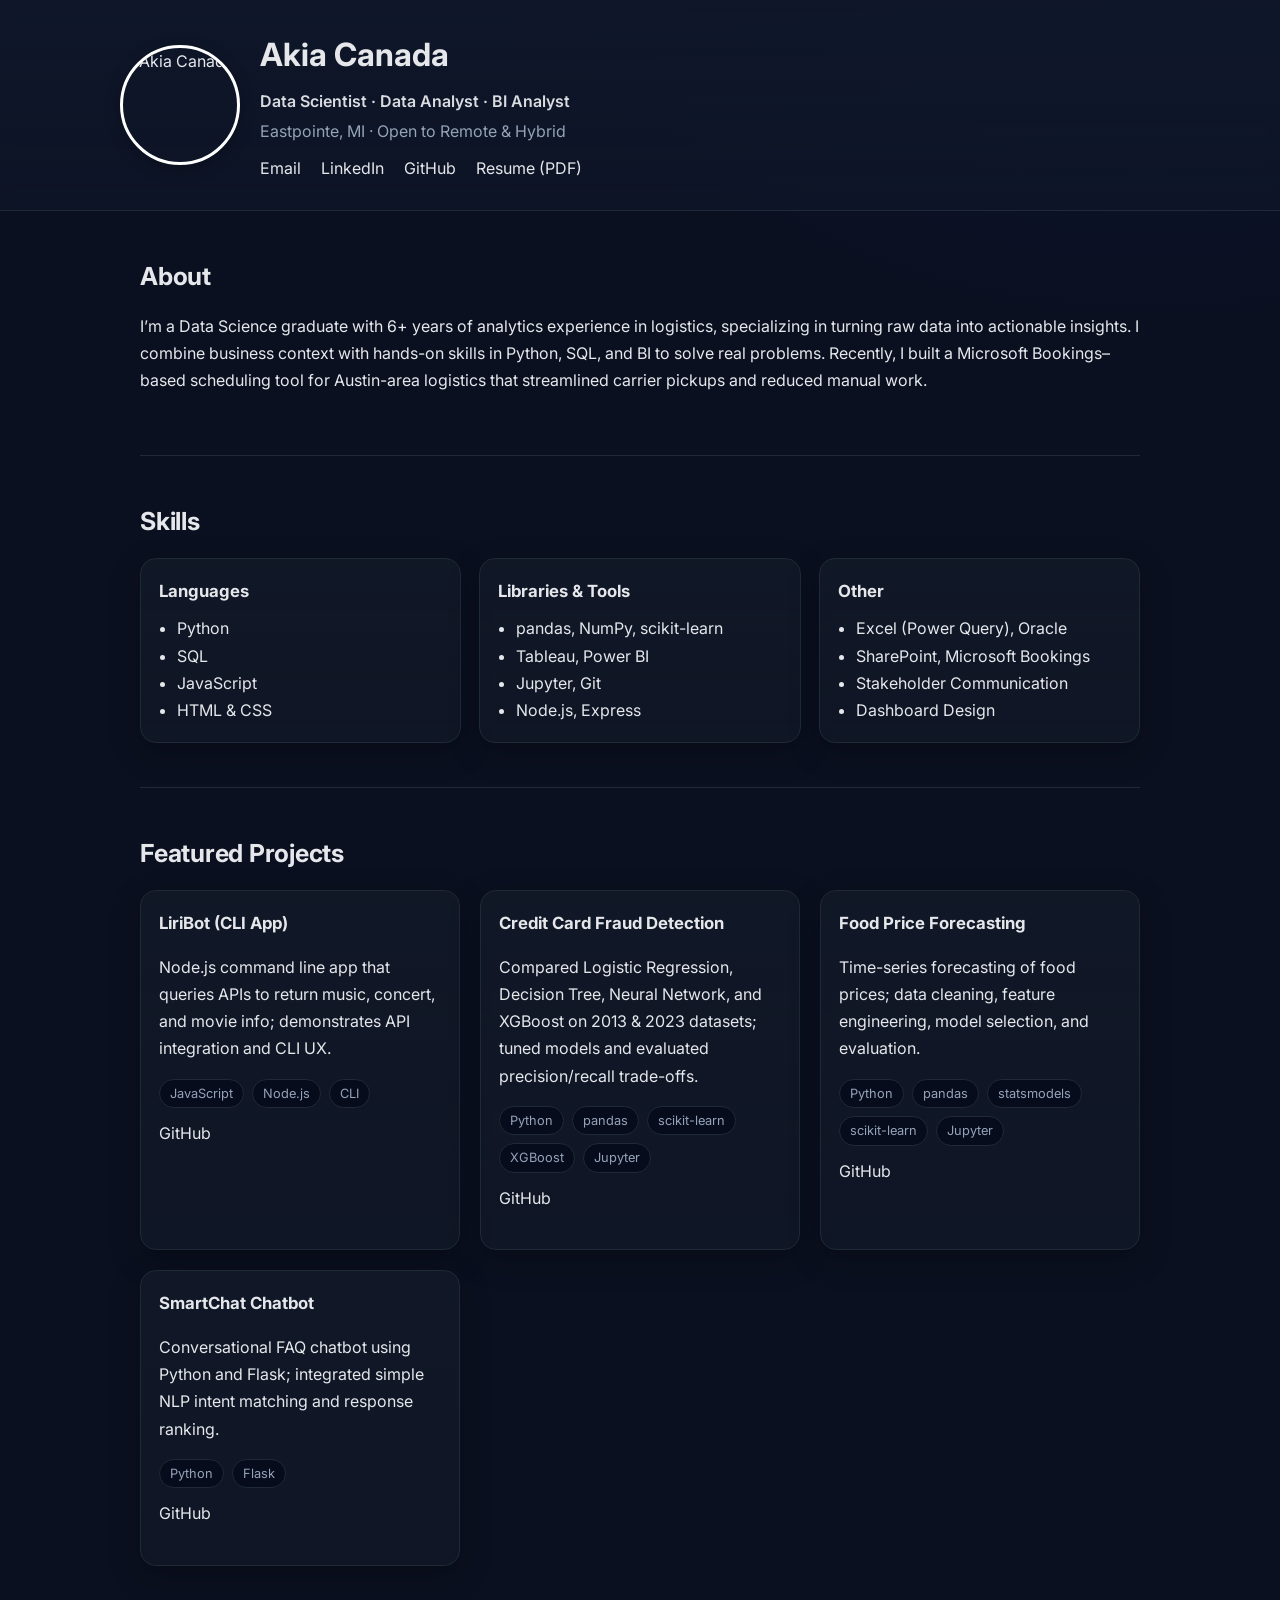
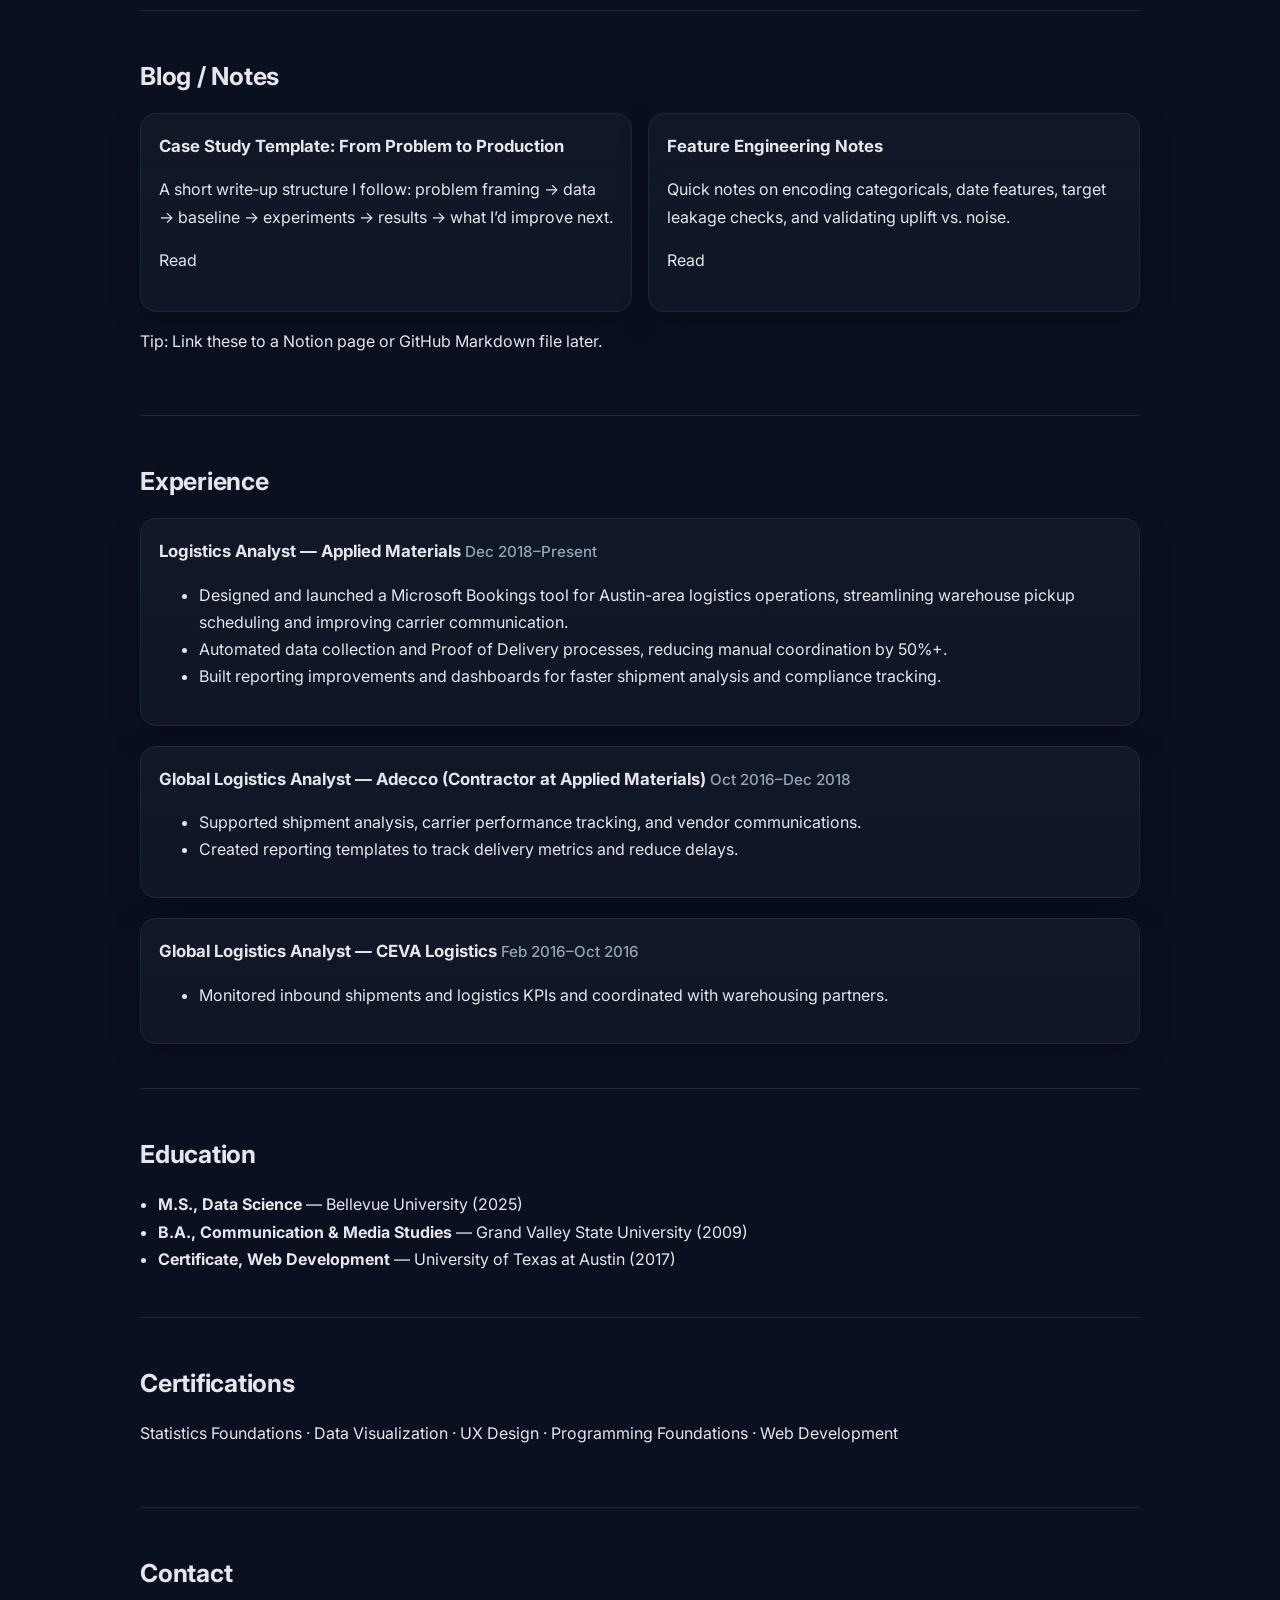
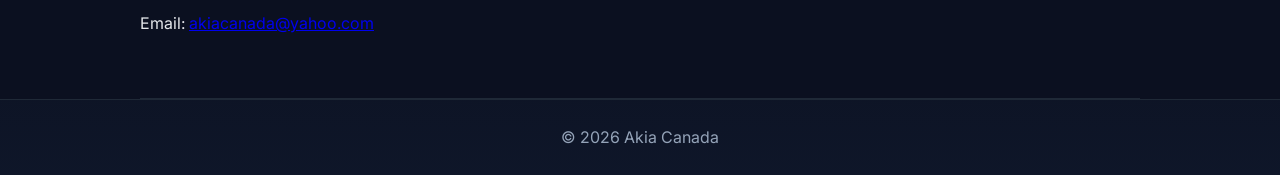
==== index.html @ 2e9ff40e "profile picture update" ====
<!doctype html>
<html lang="en">
<head>
  <meta charset="utf-8">
  <meta name="viewport" content="width=device-width, initial-scale=1">
  <title>Akia Canada — Data Science Portfolio</title>
  <meta name="description" content="Akia Canada — Data Scientist / Data Analyst / BI Analyst. Projects, skills, experience, and contact.">
  <meta property="og:title" content="Akia Canada — Data Science Portfolio">
  <meta property="og:description" content="Projects, skills, experience, and contact.">
  <meta property="og:type" content="website">
  <meta name="theme-color" content="#0f172a">
  <link rel="preconnect" href="https://fonts.gstatic.com" crossorigin>
  <link rel="preconnect" href="https://fonts.googleapis.com">
  <link href="https://fonts.googleapis.com/css2?family=Inter:wght@400;500;600;700&family=Fira+Mono:wght@400;500&display=swap" rel="stylesheet">
  <link rel="stylesheet" href="styles.css">
</head>
<body>
  <header class="site-header">
    <div class="container header-inner">
      <div class="header-container">
        <img src="profile.jpg" alt="Akia Canada" class="profile-photo">
        <div class="header-text">
          <h1>Akia Canada</h1>
          <p class="subtitle">Data Scientist · Data Analyst · BI Analyst</p>
          <p class="meta">Eastpointe, MI · Open to Remote & Hybrid</p>
          <nav class="links">
            <a href="mailto:akiacanada@yahoo.com" aria-label="Email Akia">Email</a>
            <a href="https://www.linkedin.com/in/akia-canada" target="_blank" rel="noopener">LinkedIn</a>
            <a href="https://github.com/akiacanada" target="_blank" rel="noopener">GitHub</a>
            <a href="Akia_Canada_Resume.pdf" target="_blank" rel="noopener">Resume (PDF)</a>
          </nav>
        </div>
      </div>
    </div>
  </header>


  <main class="container">
    <section id="about">
      <h2>About</h2>
      <p>
        I’m a Data Science graduate with 6+ years of analytics experience in logistics, specializing in
        turning raw data into actionable insights. I combine business context with hands-on skills in Python,
        SQL, and BI to solve real problems. Recently, I built a Microsoft Bookings–based scheduling tool for
        Austin-area logistics that streamlined carrier pickups and reduced manual work.
      </p>
    </section>

    <section id="skills">
      <h2>Skills</h2>
      <div class="skills-grid">
        <div class="card">
          <h3>Languages</h3>
          <ul>
            <li>Python</li>
            <li>SQL</li>
            <li>JavaScript</li>
            <li>HTML &amp; CSS</li>
          </ul>
        </div>
        <div class="card">
          <h3>Libraries &amp; Tools</h3>
          <ul>
            <li>pandas, NumPy, scikit-learn</li>
            <li>Tableau, Power BI</li>
            <li>Jupyter, Git</li>
            <li>Node.js, Express</li>
          </ul>
        </div>
        <div class="card">
          <h3>Other</h3>
          <ul>
            <li>Excel (Power Query), Oracle</li>
            <li>SharePoint, Microsoft Bookings</li>
            <li>Stakeholder Communication</li>
            <li>Dashboard Design</li>
          </ul>
        </div>
      </div>
    </section>

    <section id="projects">
      <h2>Featured Projects</h2>
      <div id="project-grid" class="project-grid" aria-live="polite"></div>
    </section>

    <section id="notes">
      <h2>Blog / Notes</h2>
      <div class="notes">
        <article class="card note">
          <h3>Case Study Template: From Problem to Production</h3>
          <p>A short write‑up structure I follow: problem framing → data → baseline → experiments → results → what I’d improve next.</p>
          <p class="links"><a href="#" onclick="alert('Replace this with a Notion or GitHub link to your case study.');return false;">Read</a></p>
        </article>
        <article class="card note">
          <h3>Feature Engineering Notes</h3>
          <p>Quick notes on encoding categoricals, date features, target leakage checks, and validating uplift vs. noise.</p>
          <p class="links"><a href="#" onclick="alert('Replace this with a Notion or GitHub link to your notes.');return false;">Read</a></p>
        </article>
      </div>
      <p class="muted small">Tip: Link these to a Notion page or GitHub Markdown file later.</p>
    </section>

    <section id="experience">
      <h2>Experience</h2>
      <article class="role card">
        <h3>Logistics Analyst — Applied Materials <span class="tenure">Dec 2018–Present</span></h3>
        <ul>
          <li>Designed and launched a Microsoft Bookings tool for Austin-area logistics operations, streamlining warehouse pickup scheduling and improving carrier communication.</li>
          <li>Automated data collection and Proof of Delivery processes, reducing manual coordination by 50%+.</li>
          <li>Built reporting improvements and dashboards for faster shipment analysis and compliance tracking.</li>
        </ul>
      </article>
      <article class="role card">
        <h3>Global Logistics Analyst — Adecco (Contractor at Applied Materials) <span class="tenure">Oct 2016–Dec 2018</span></h3>
        <ul>
          <li>Supported shipment analysis, carrier performance tracking, and vendor communications.</li>
          <li>Created reporting templates to track delivery metrics and reduce delays.</li>
        </ul>
      </article>
      <article class="role card">
        <h3>Global Logistics Analyst — CEVA Logistics <span class="tenure">Feb 2016–Oct 2016</span></h3>
        <ul>
          <li>Monitored inbound shipments and logistics KPIs and coordinated with warehousing partners.</li>
        </ul>
      </article>
    </section>

    <section id="education">
      <h2>Education</h2>
      <ul class="education-list">
        <li><strong>M.S., Data Science</strong> — Bellevue University (2025)</li>
        <li><strong>B.A., Communication &amp; Media Studies</strong> — Grand Valley State University (2009)</li>
        <li><strong>Certificate, Web Development</strong> — University of Texas at Austin (2017)</li>
      </ul>
    </section>

    <section id="certs">
      <h2>Certifications</h2>
      <p>Statistics Foundations · Data Visualization · UX Design · Programming Foundations · Web Development</p>
    </section>

    <section id="contact">
      <h2>Contact</h2>
      <p>Email: <a href="mailto:akiacanada@yahoo.com">akiacanada@yahoo.com</a></p>
    </section>
  </main>

  <footer class="site-footer">
    <div class="container">
      <p>© <span id="year"></span> Akia Canada</p>
    </div>
  </footer>

  <script src="projects.js"></script>
  <script src="script.js"></script>
</body>
</html>
---- styles.css ----
/* Reset & base */
* { box-sizing: border-box; }
html, body { margin: 0; padding: 0; }
:root {
  --bg: #0b1020;
  --panel: #0f172a;
  --panel-2: #111827;
  --text: #e5e7eb;
  --muted: #94a3b8;
  --accent: #60a5fa;
  --border: #1f2937;
}
body {
  font-family: 'Inter', system-ui, -apple-system, Segoe UI, Roboto, Arial, sans-serif;
  line-height: 1.7;
  color: var(--text);
  background: radial-gradient(1200px 600px at 10% -20%, #1e293b 0%, rgba(30,41,59,0) 60%),
              radial-gradient(1000px 600px at 90% 0%, #0b132b 0%, rgba(11,19,43,0) 60%),
              var(--bg);
}

.container { max-width: 1040px; margin: 0 auto; padding: 0 20px; }

.site-header { border-bottom: 1px solid var(--border); background: linear-gradient(180deg, rgba(15,23,42,0.9), rgba(15,23,42,0.6)); backdrop-filter: blur(6px); position: sticky; top: 0; z-index: 10; }
.header-inner { padding: 28px 0; display: flex; align-items: center; }
.id-block h1 { margin: 0; font-size: 2.1rem; letter-spacing: -0.02em; }
.subtitle { margin: 6px 0 2px; font-weight: 600; color: var(--text); opacity: 0.95; }
.meta { margin: 0 0 10px; color: var(--muted); }
.links a { margin-right: 16px; text-decoration: none; color: var(--text); border-bottom: 1px solid transparent; padding-bottom: 2px; }
.links a:hover { border-color: var(--accent); color: var(--accent); }

main section { padding: 44px 0; border-bottom: 1px solid var(--border); }
h2 { font-size: 1.55rem; margin: 0 0 16px; letter-spacing: -0.01em; }
h3 { margin: 0 0 10px; font-size: 1.05rem; }

.card {
  background: linear-gradient(180deg, rgba(17,24,39,0.9), rgba(17,24,39,0.7));
  border: 1px solid var(--border);
  border-radius: 16px;
  padding: 18px;
  box-shadow: 0 10px 30px rgba(0,0,0,0.25);
  transition: transform .15s ease, box-shadow .15s ease, border-color .15s ease;
}
.card:hover { transform: translateY(-2px); border-color: rgba(96,165,250,0.5); }

.skills-grid {
  display: grid;
  grid-template-columns: repeat(auto-fit, minmax(250px, 1fr));
  gap: 18px;
}
.skills-grid ul { margin: 0; padding-left: 18px; }

.project-grid {
  display: grid;
  grid-template-columns: repeat(auto-fit, minmax(280px, 1fr));
  gap: 20px;
}
.badges { margin: 12px 0; display: flex; flex-wrap: wrap; gap: 8px; }
.badge {
  font-size: .8rem;
  border: 1px solid var(--border);
  color: var(--muted);
  border-radius: 999px;
  padding: 3px 10px;
  white-space: nowrap;
  background: rgba(2,6,23,0.6);
}
.card .links { margin-top: 10px; display: flex; gap: 12px; }
.card .links a { text-decoration: none; border-bottom: 1px solid transparent; color: var(--text); }
.card .links a:hover { border-color: var(--accent); color: var(--accent); }

.header-container{
  display:flex;
  align-items:center;
  gap:20px;
}

.profile-photo{
  width:120px;
  height:120px;
  object-fit:cover;
  border-radius:50%;
  border:3px solid #ffffff;
  box-shadow:0 4px 15px rgba(0,0,0,.25);
}

/* tighten spacing inside the text block so it looks balanced */
.header-text h1{ margin:0 }
.header-text .subtitle{ margin:6px 0 2px }
.header-text .meta{ margin:0 0 10px }


.notes { display: grid; gap: 16px; grid-template-columns: repeat(auto-fit, minmax(240px, 1fr)); }
.note h3 { margin-bottom: 6px; }

.role + .role { margin-top: 20px; }
.tenure { font-weight: 500; color: var(--muted); font-size: .95rem; }

.education-list { margin: 0; padding-left: 18px; color: var(--text); }
.education-list strong { color: var(--text); }

.site-footer { padding: 24px 0; background: linear-gradient(180deg, rgba(15,23,42,0.6), rgba(15,23,42,0.9)); border-top: 1px solid var(--border); }
.site-footer p { margin: 0; text-align: center; color: var(--muted); }

@media (max-width: 600px) {
  .id-block h1 { font-size: 1.7rem; }
}
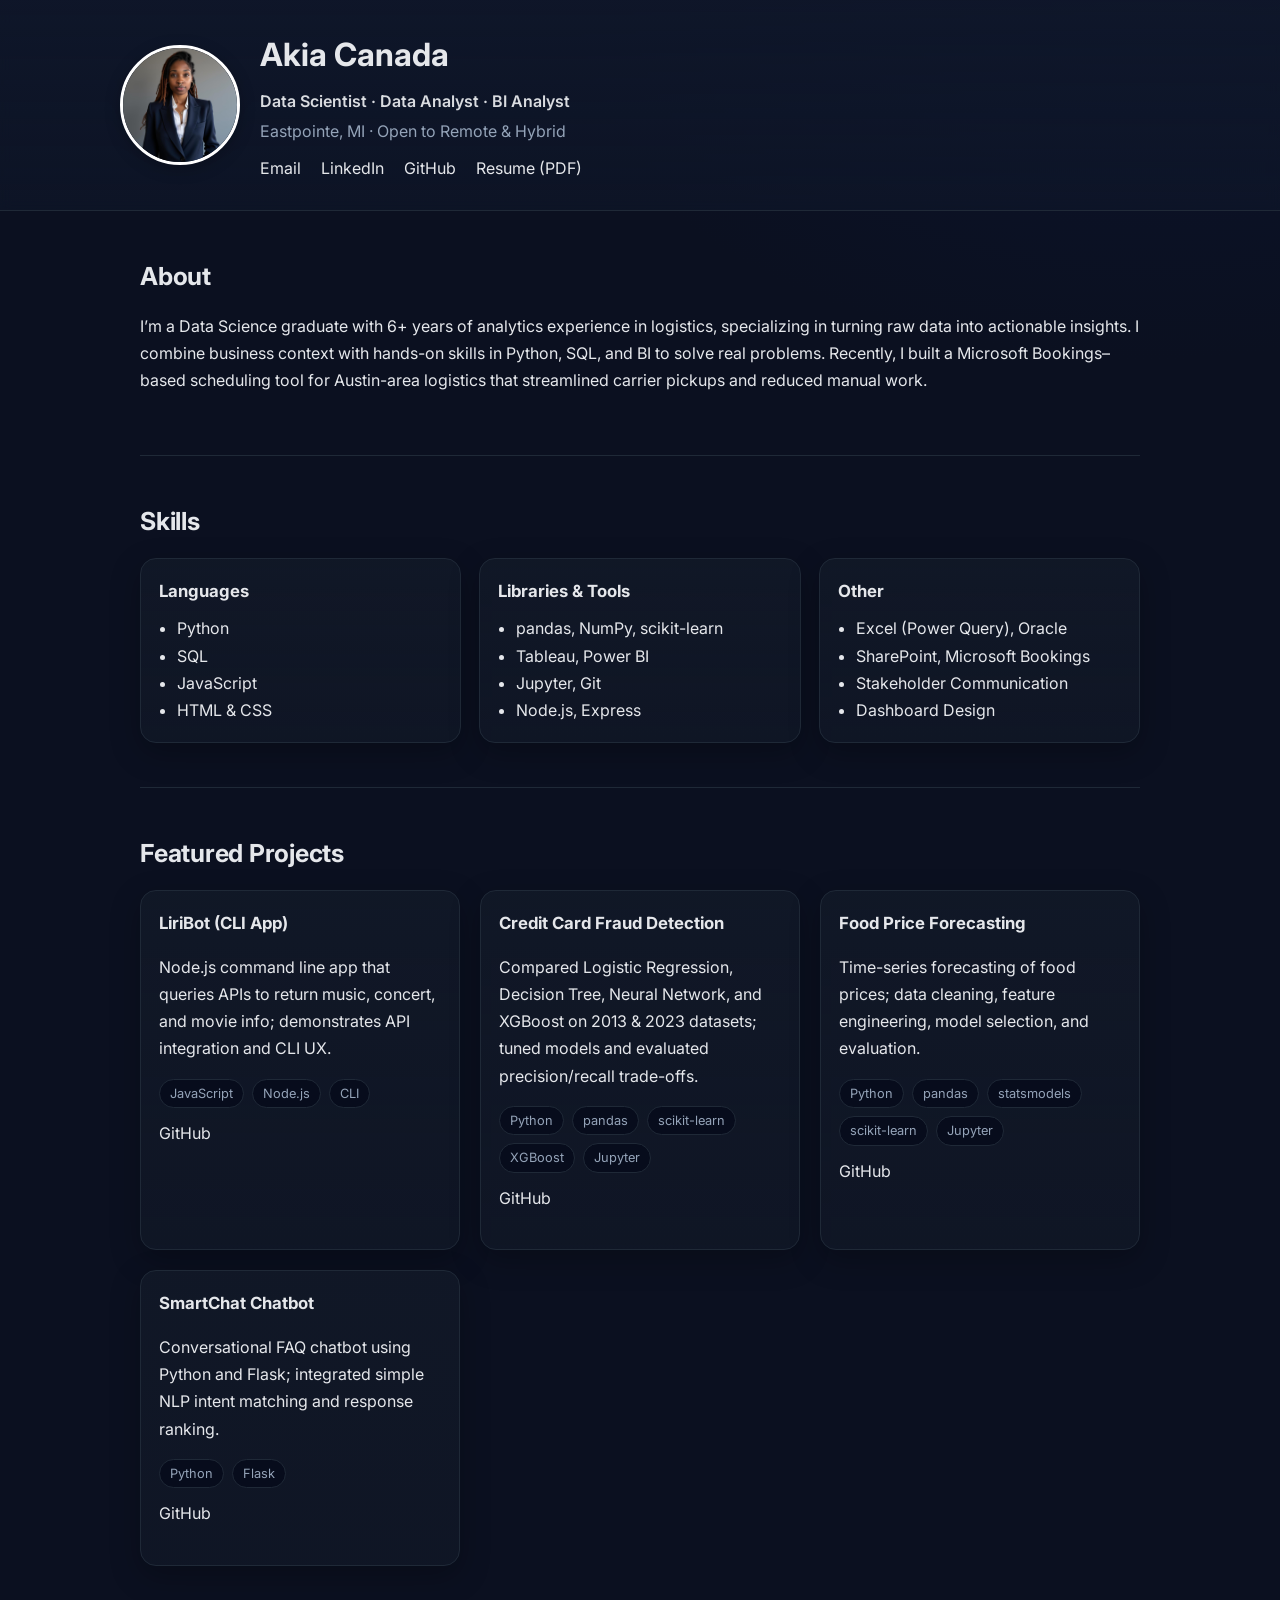
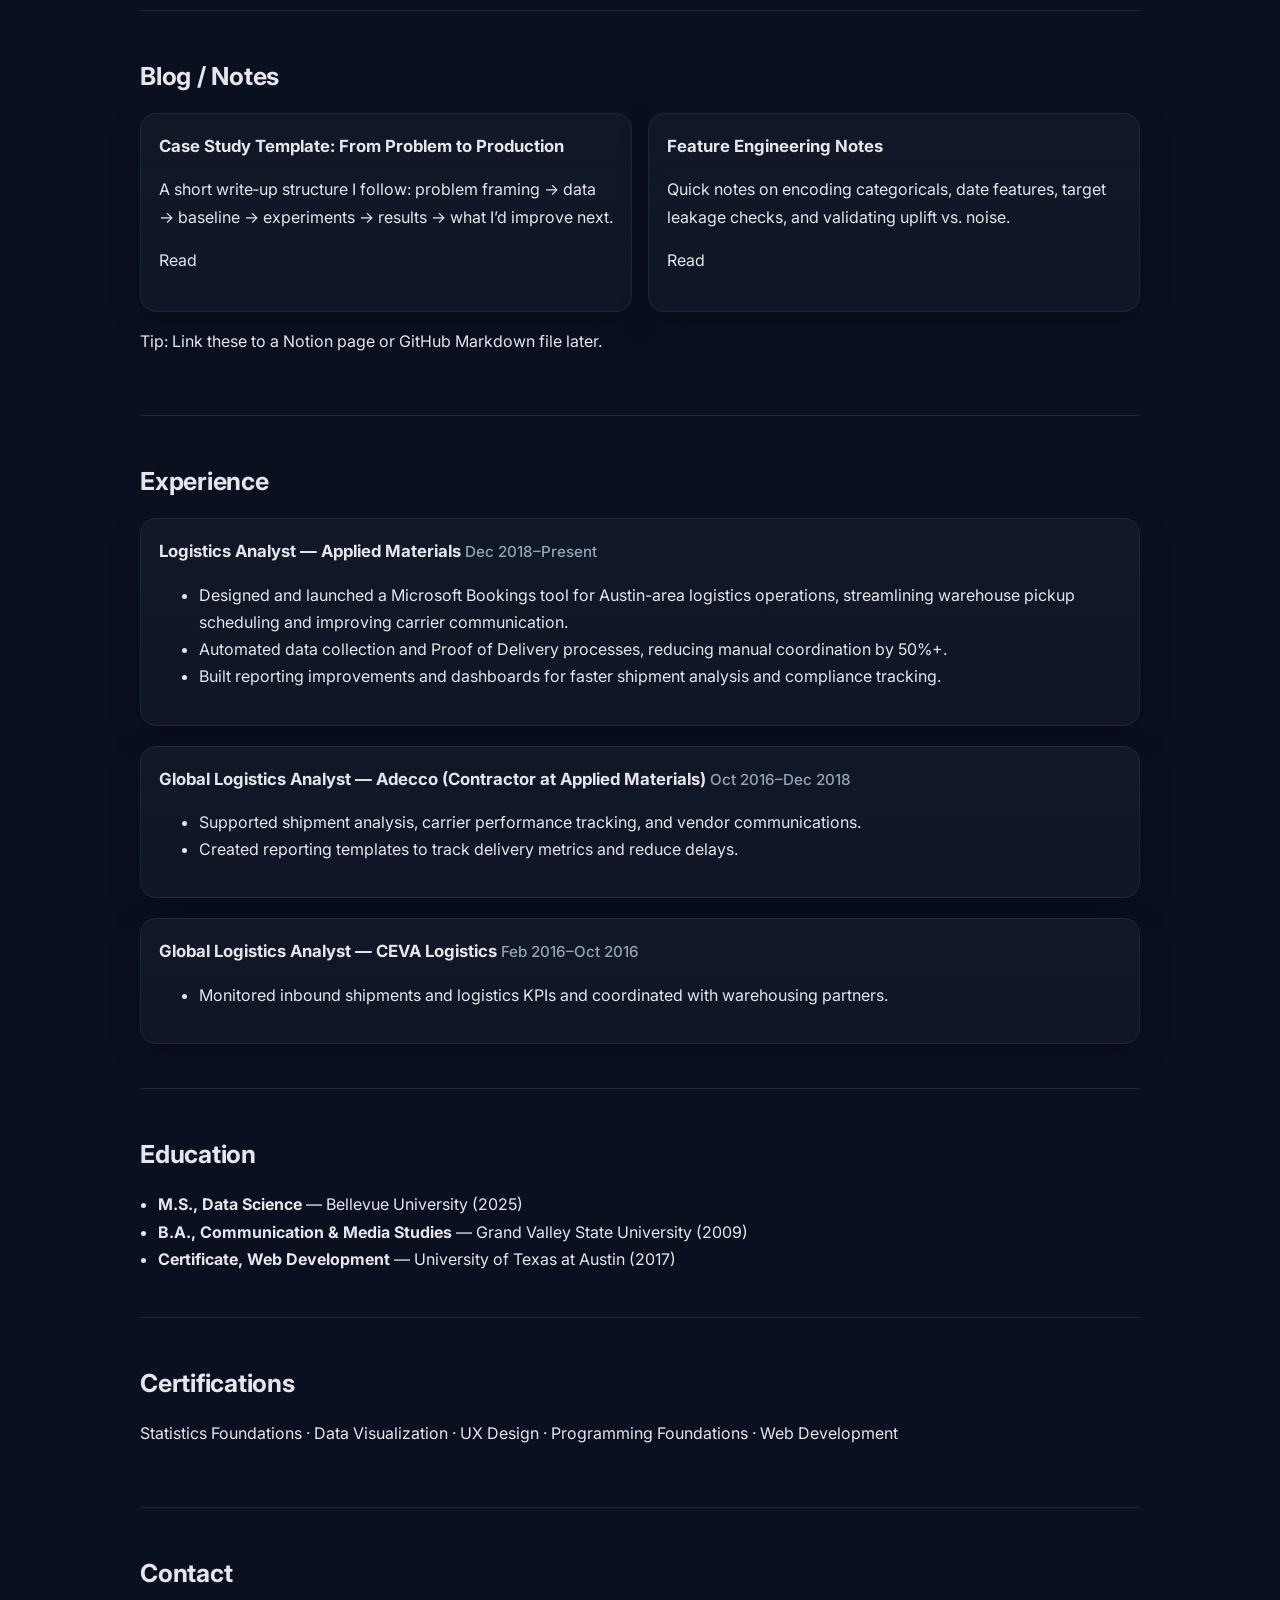
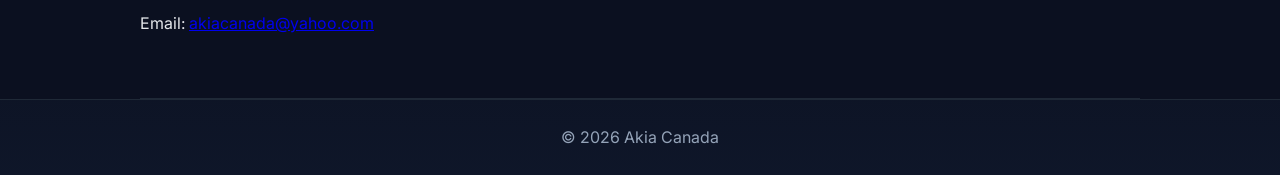
==== commit e59228b3: "profile pic update 2" ====
--- a/index.html
+++ b/index.html
@@ -18,7 +18,7 @@
   <header class="site-header">
     <div class="container header-inner">
       <div class="header-container">
-        <img src="profile.jpg" alt="Akia Canada" class="profile-photo">
+        <img src="profile.jpeg" alt="Akia Canada" class="profile-photo">
         <div class="header-text">
           <h1>Akia Canada</h1>
           <p class="subtitle">Data Scientist · Data Analyst · BI Analyst</p>
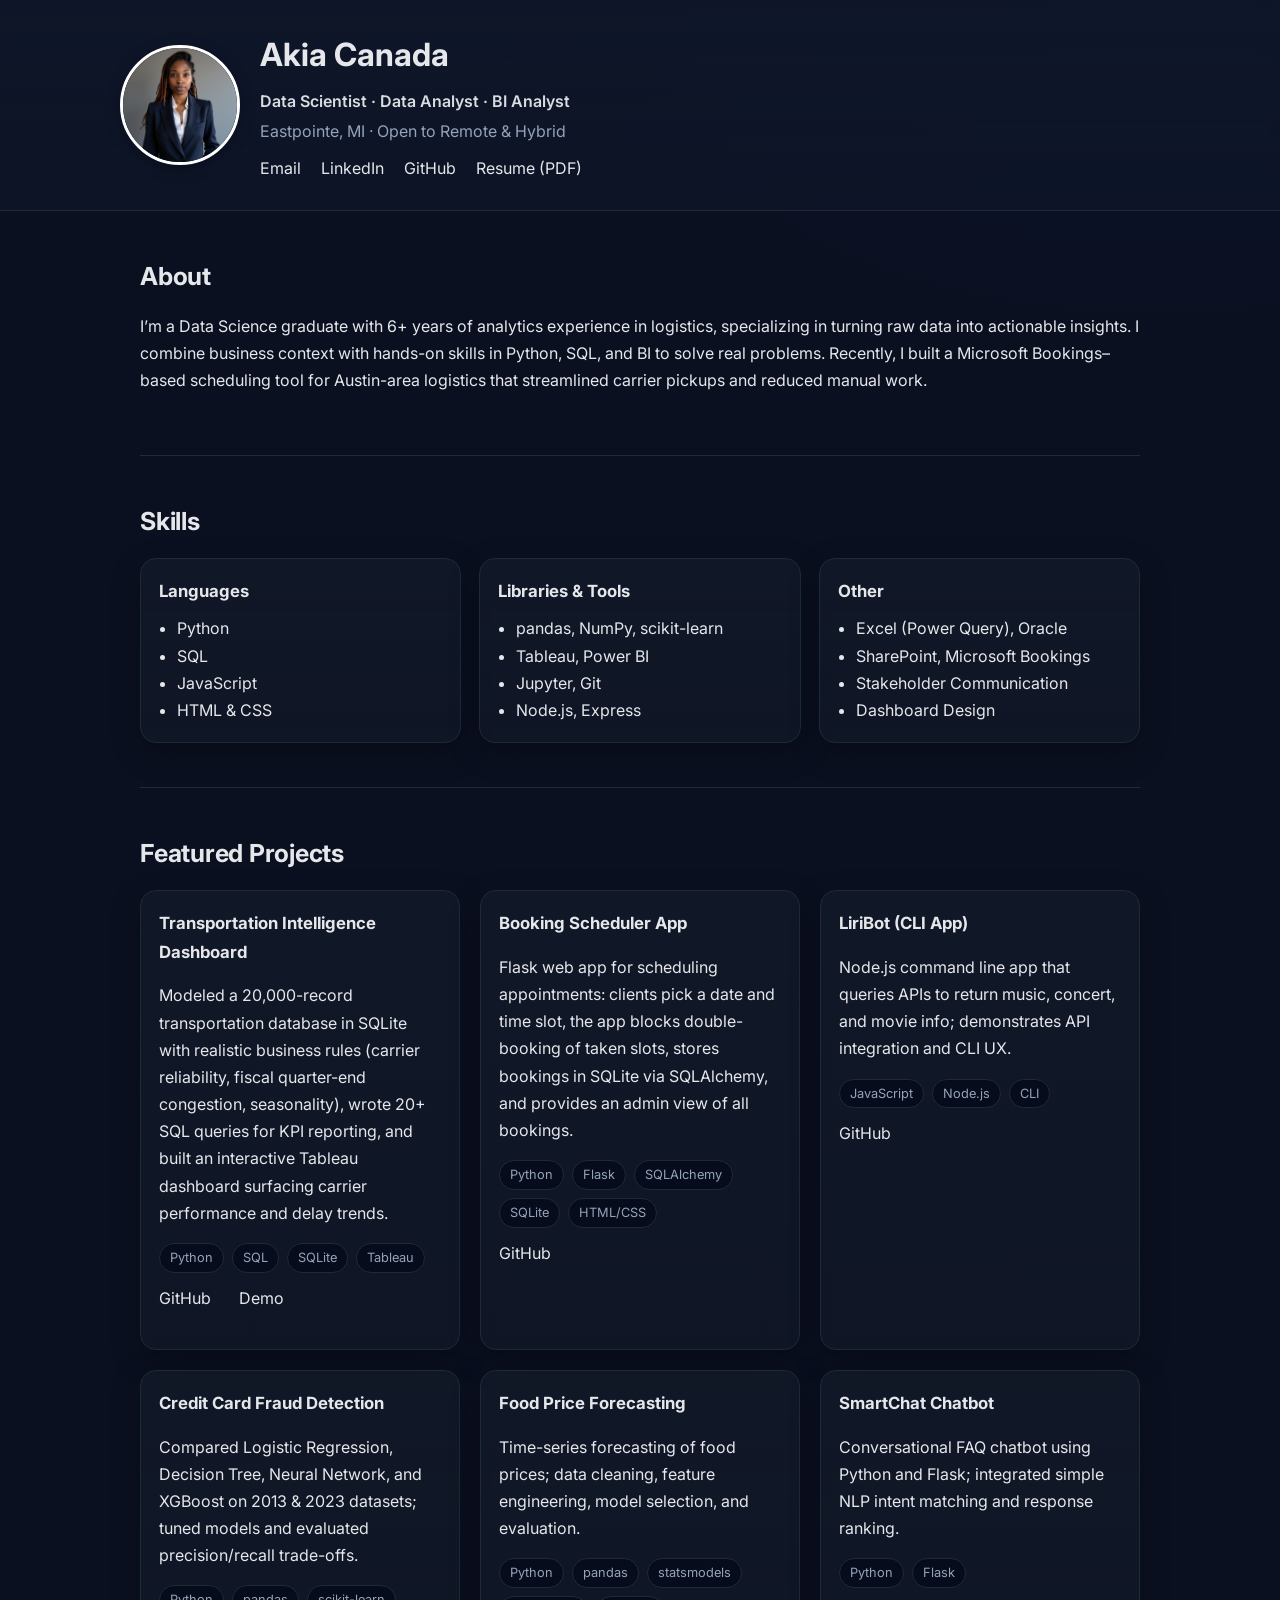
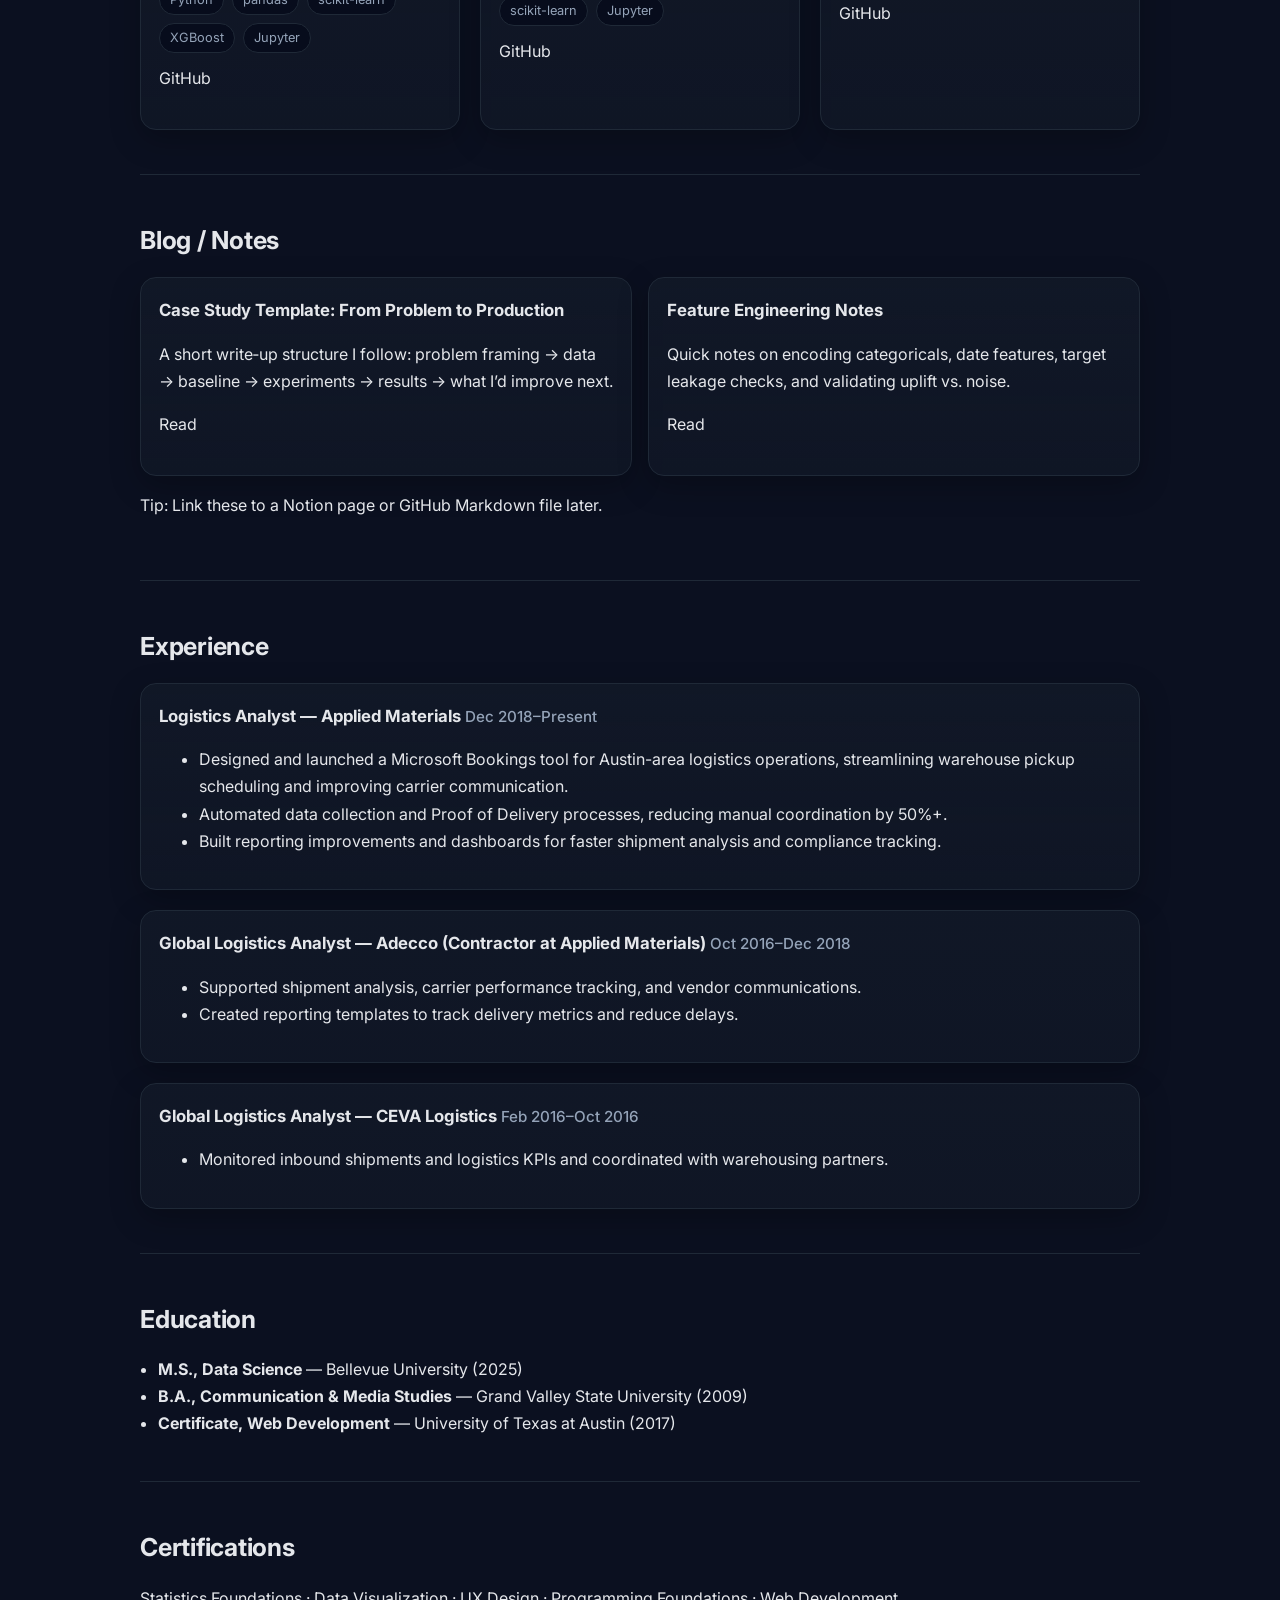
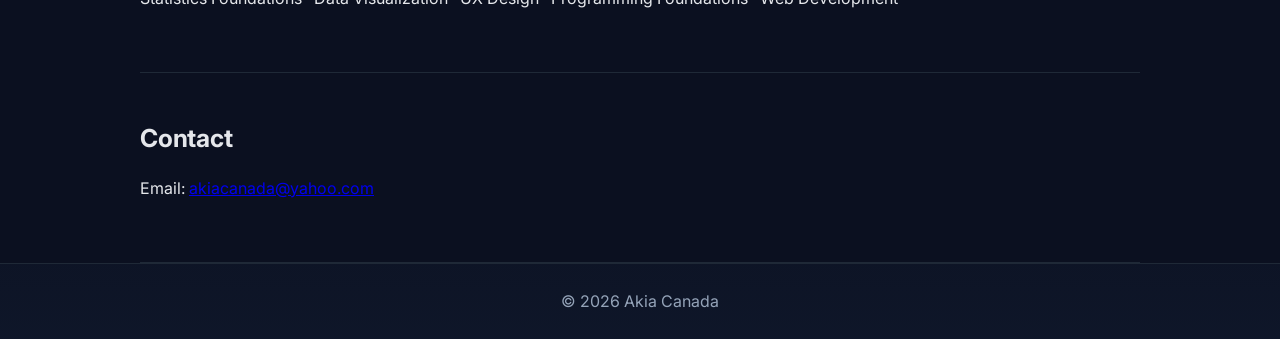
==== commit 14da165c: "Cache-bust project scripts so updates show immediately Co-Authored-By: Claude Opus 5.5 <noreply@anth" ====
--- a/index.html
+++ b/index.html
@@ -18,7 +18,7 @@
   <header class="site-header">
     <div class="container header-inner">
       <div class="header-container">
-        <img src="profile.jpeg" alt="Akia Canada" class="profile-photo">
+        <img src="profile.jpg" alt="Akia Canada" class="profile-photo">
         <div class="header-text">
           <h1>Akia Canada</h1>
           <p class="subtitle">Data Scientist · Data Analyst · BI Analyst</p>
@@ -27,7 +27,7 @@
             <a href="mailto:akiacanada@yahoo.com" aria-label="Email Akia">Email</a>
             <a href="https://www.linkedin.com/in/akia-canada" target="_blank" rel="noopener">LinkedIn</a>
             <a href="https://github.com/akiacanada" target="_blank" rel="noopener">GitHub</a>
-            <a href="Akia_Canada_Resume.pdf" target="_blank" rel="noopener">Resume (PDF)</a>
+            <a href="Resume_Akia_Canada.pdf" target="_blank" rel="noopener">Resume (PDF)</a>
           </nav>
         </div>
       </div>
@@ -152,7 +152,7 @@
     </div>
   </footer>
 
-  <script src="projects.js"></script>
-  <script src="script.js"></script>
+  <script src="projects.js?v=2"></script>
+  <script src="script.js?v=2"></script>
 </body>
 </html>
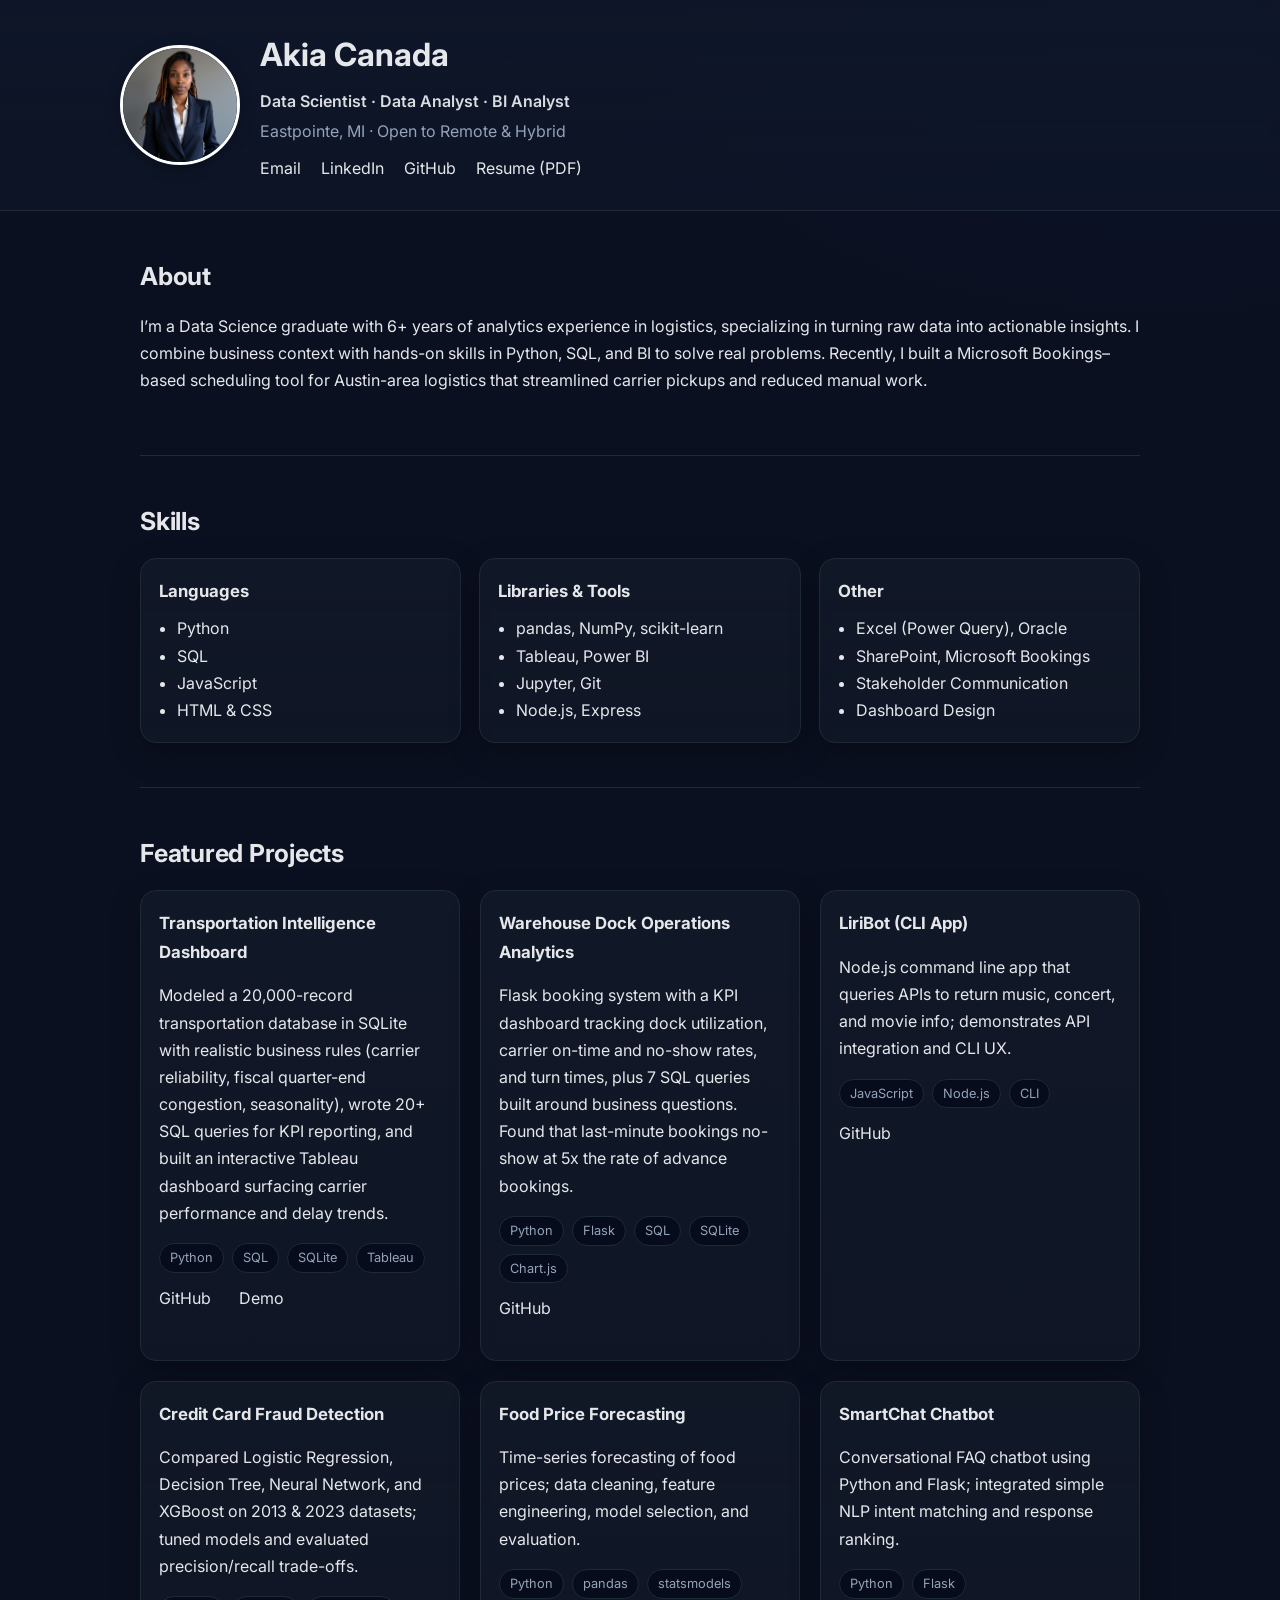
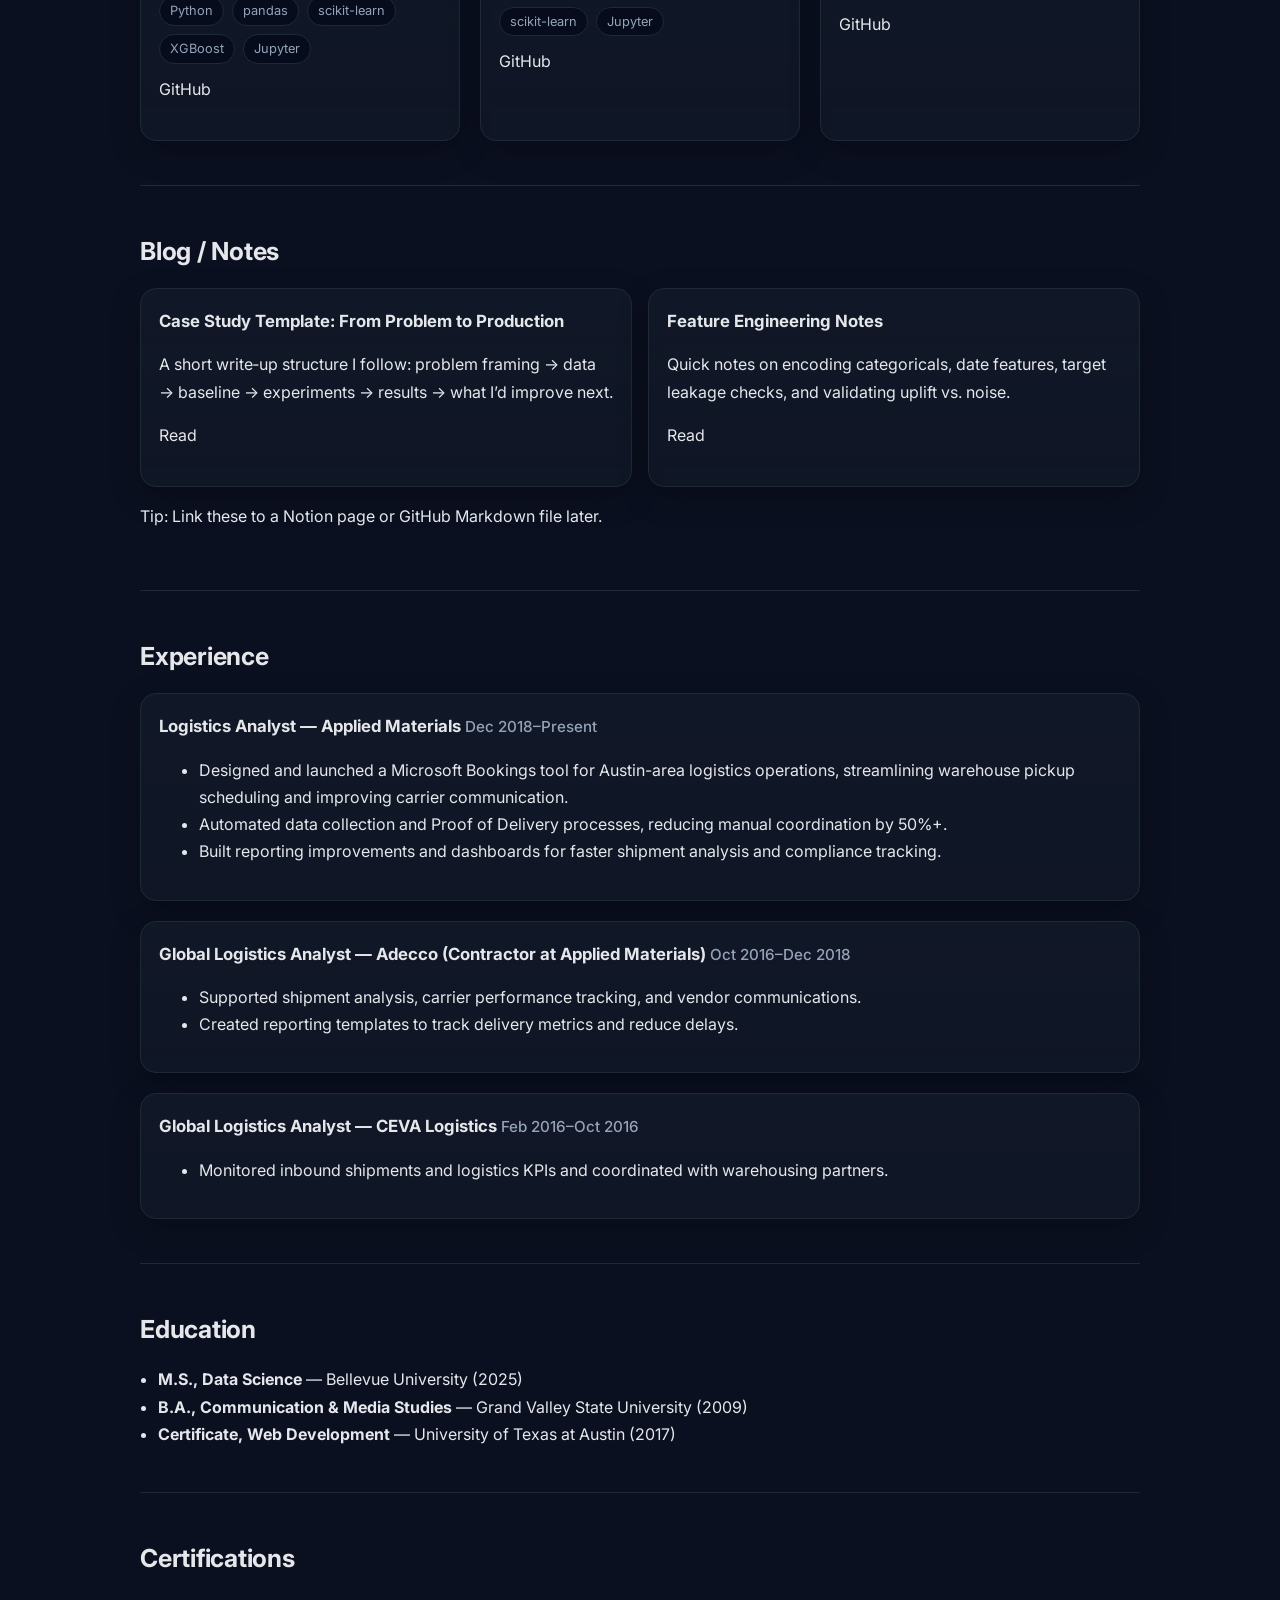
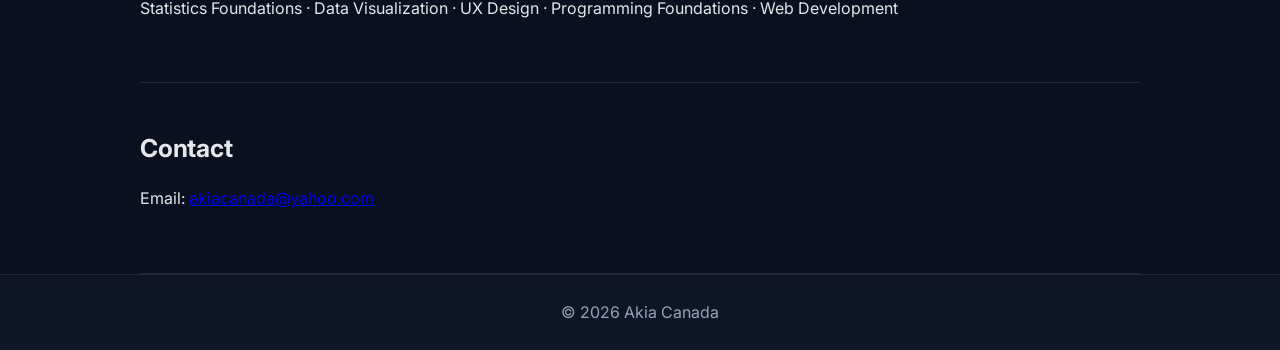
==== commit a0b981b4: "Update booking project card to operations analytics Co-Authored-By: Claude Opus 5.5 <noreply@anthrop" ====
--- a/index.html
+++ b/index.html
@@ -152,7 +152,7 @@
     </div>
   </footer>
 
-  <script src="projects.js?v=2"></script>
-  <script src="script.js?v=2"></script>
+  <script src="projects.js?v=3"></script>
+  <script src="script.js?v=3"></script>
 </body>
 </html>
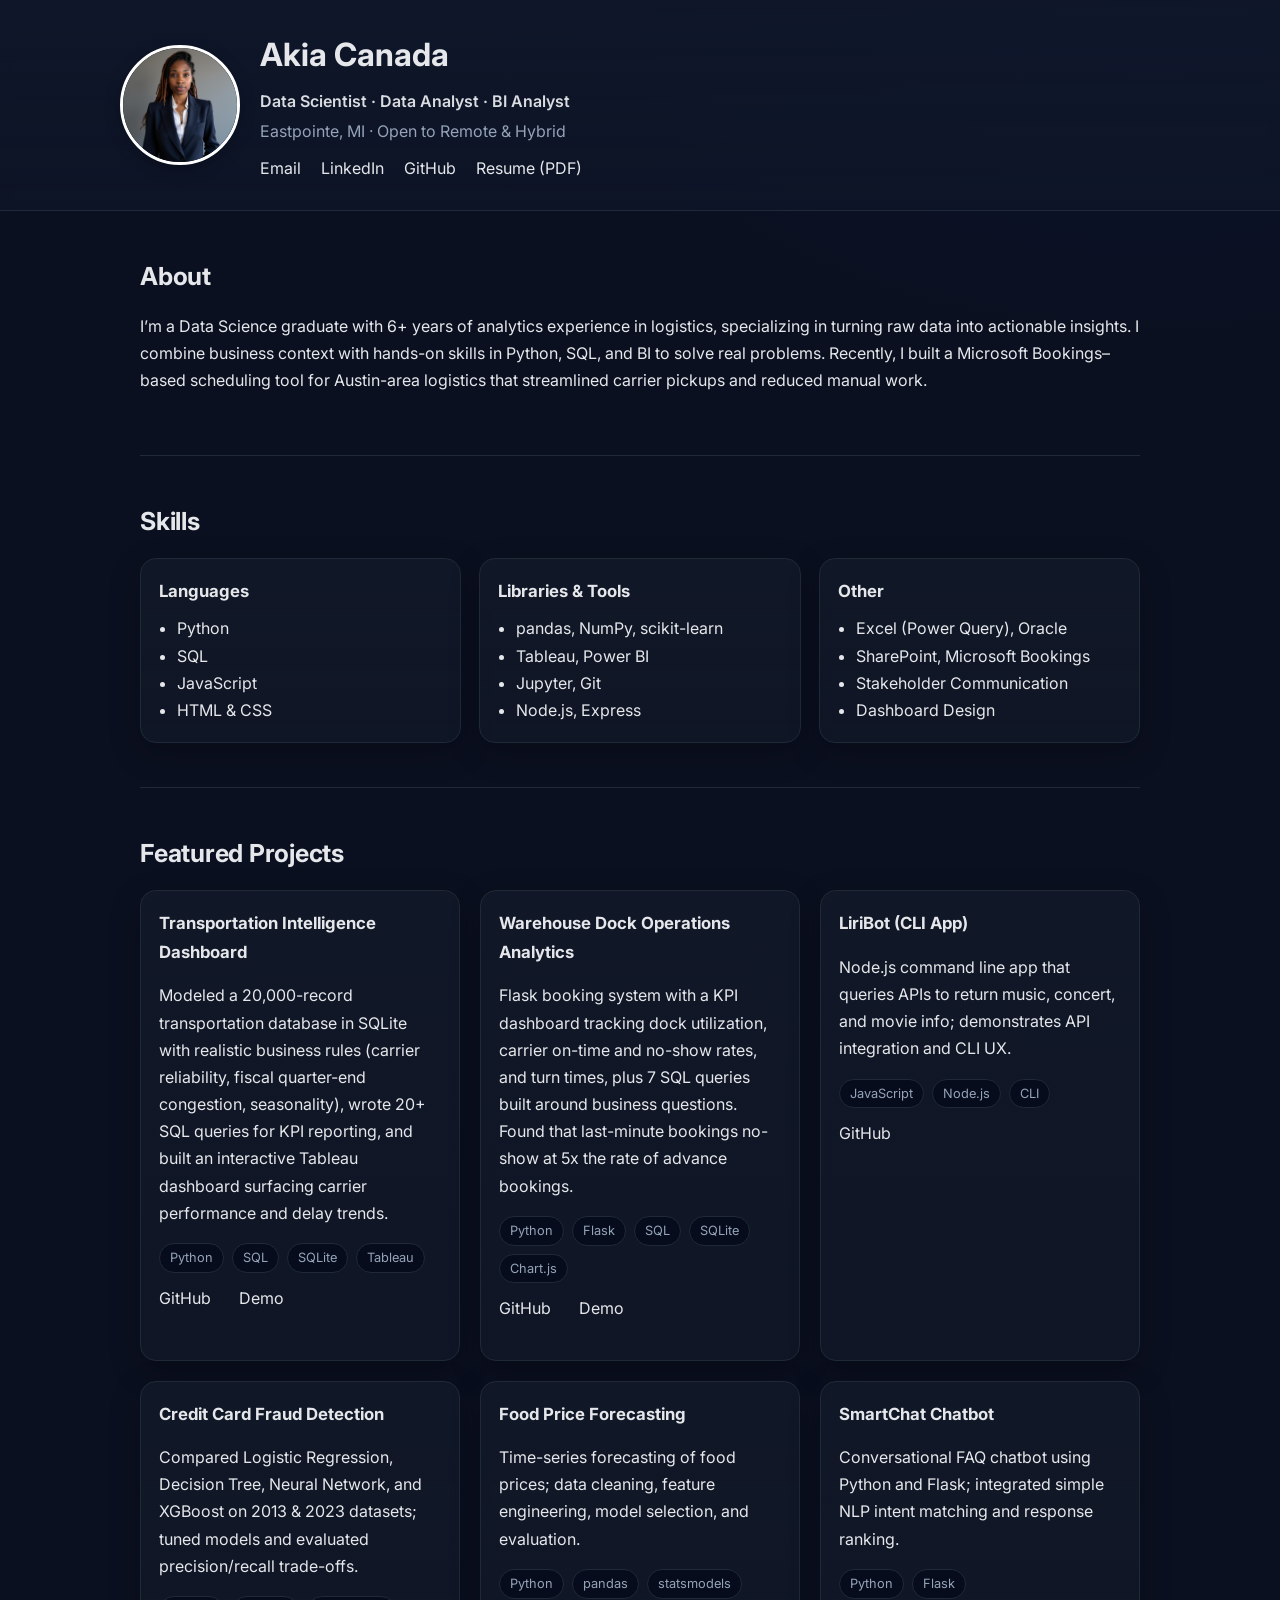
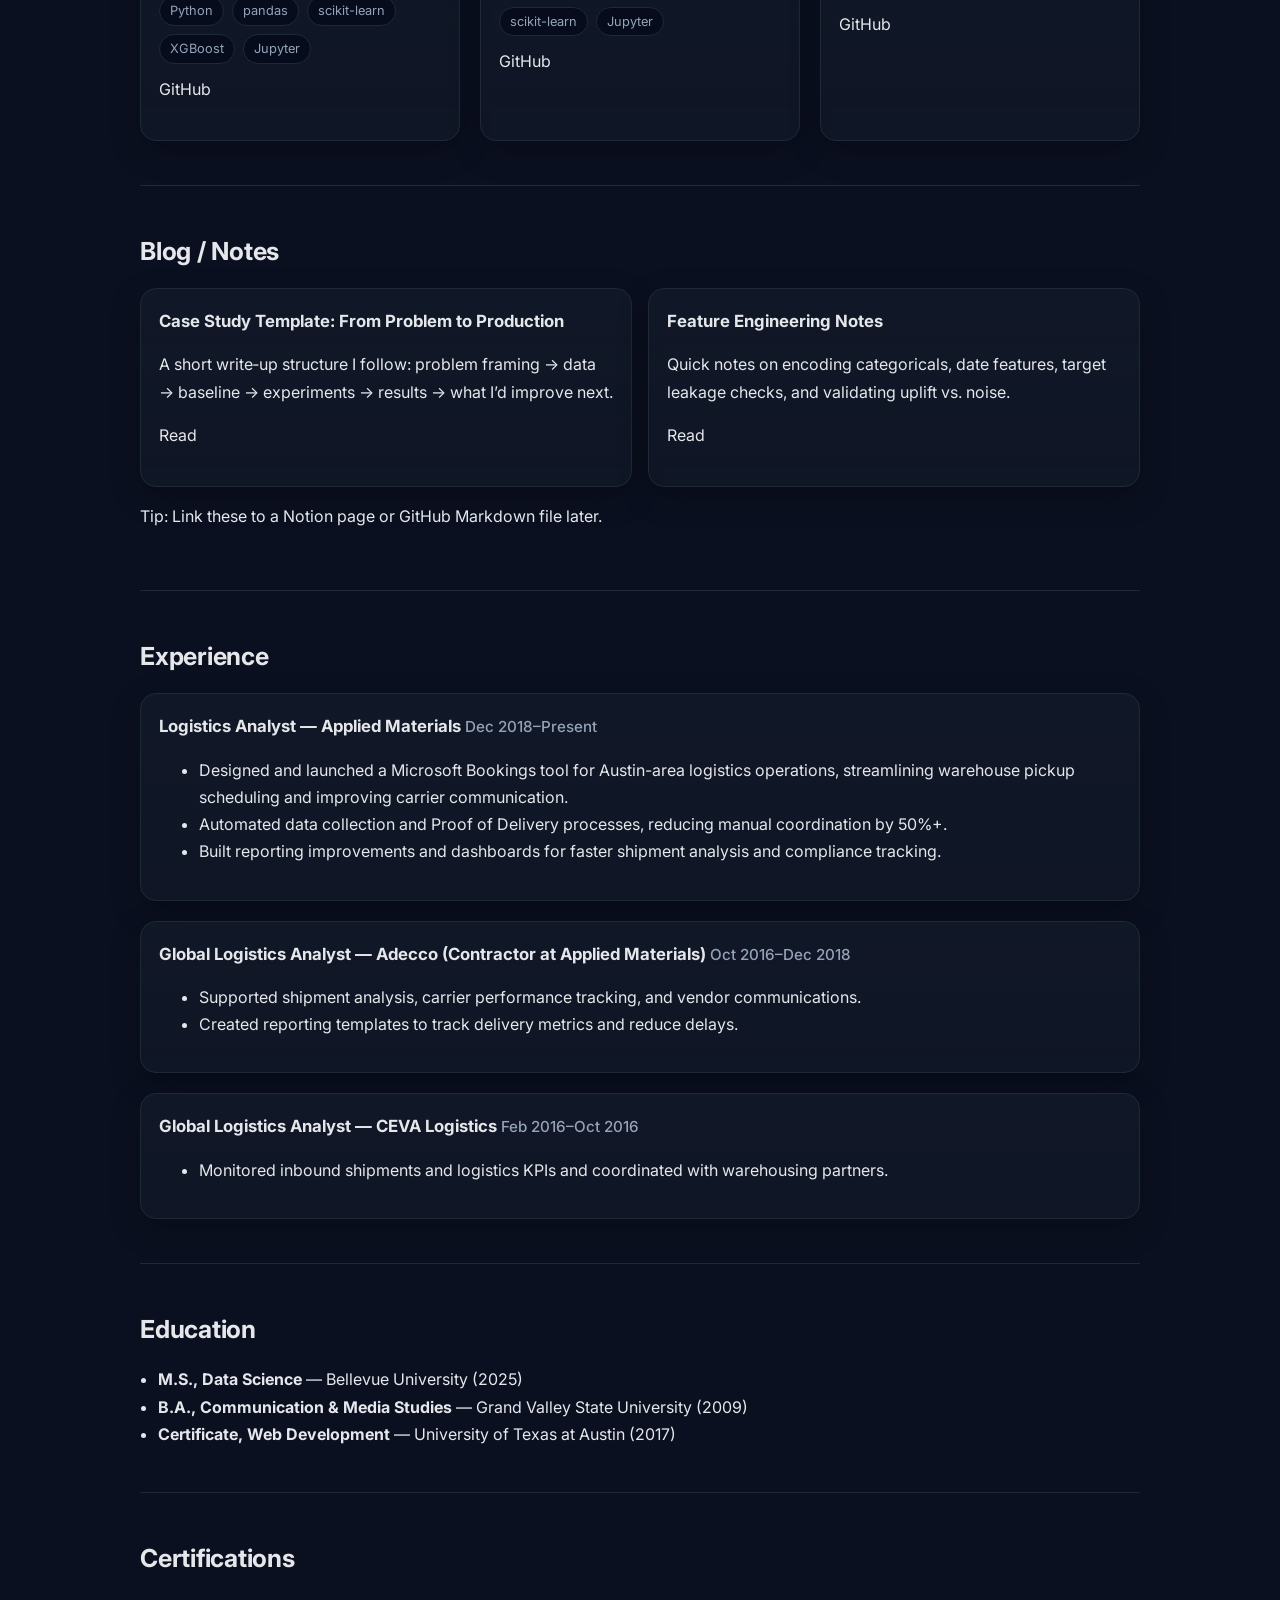
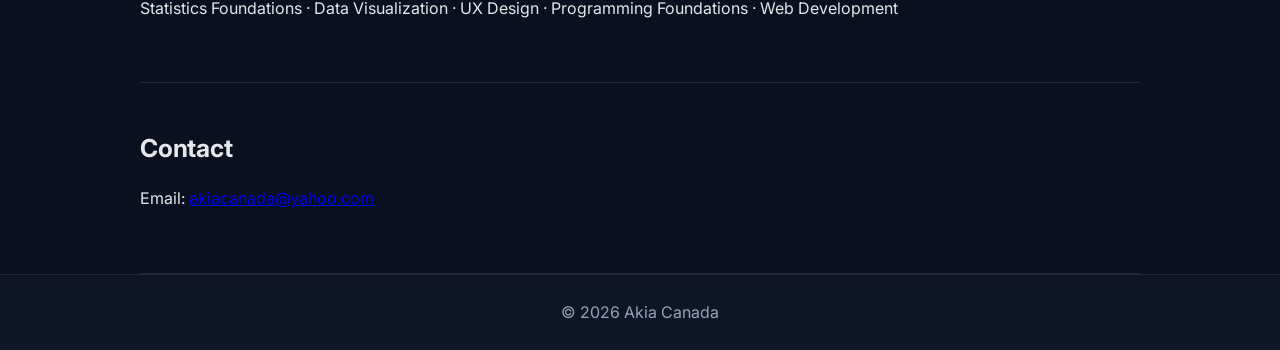
==== commit 0a58e2d3: "Add live demo link for dock operations project Co-Authored-By: Claude Opus 5.5 <noreply@anthropic.co" ====
--- a/index.html
+++ b/index.html
@@ -152,7 +152,7 @@
     </div>
   </footer>
 
-  <script src="projects.js?v=3"></script>
-  <script src="script.js?v=3"></script>
+  <script src="projects.js?v=4"></script>
+  <script src="script.js?v=4"></script>
 </body>
 </html>
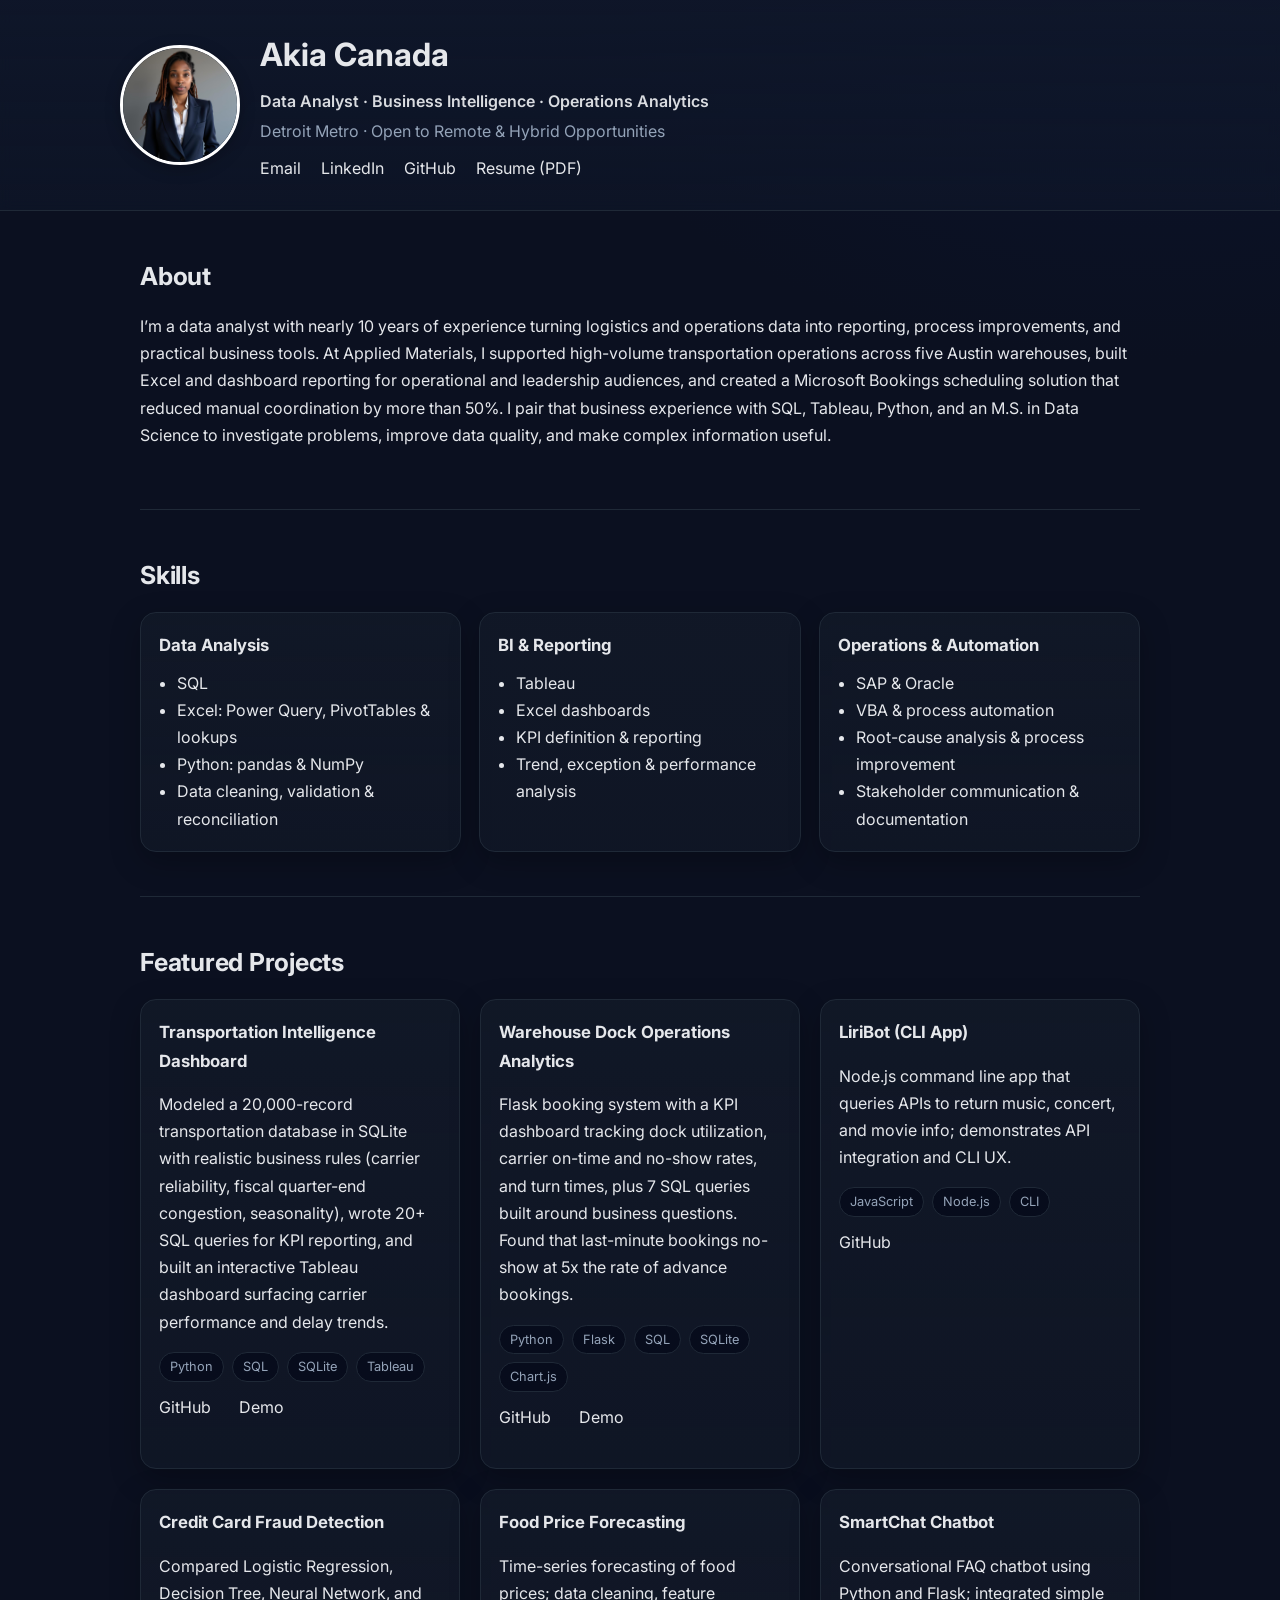
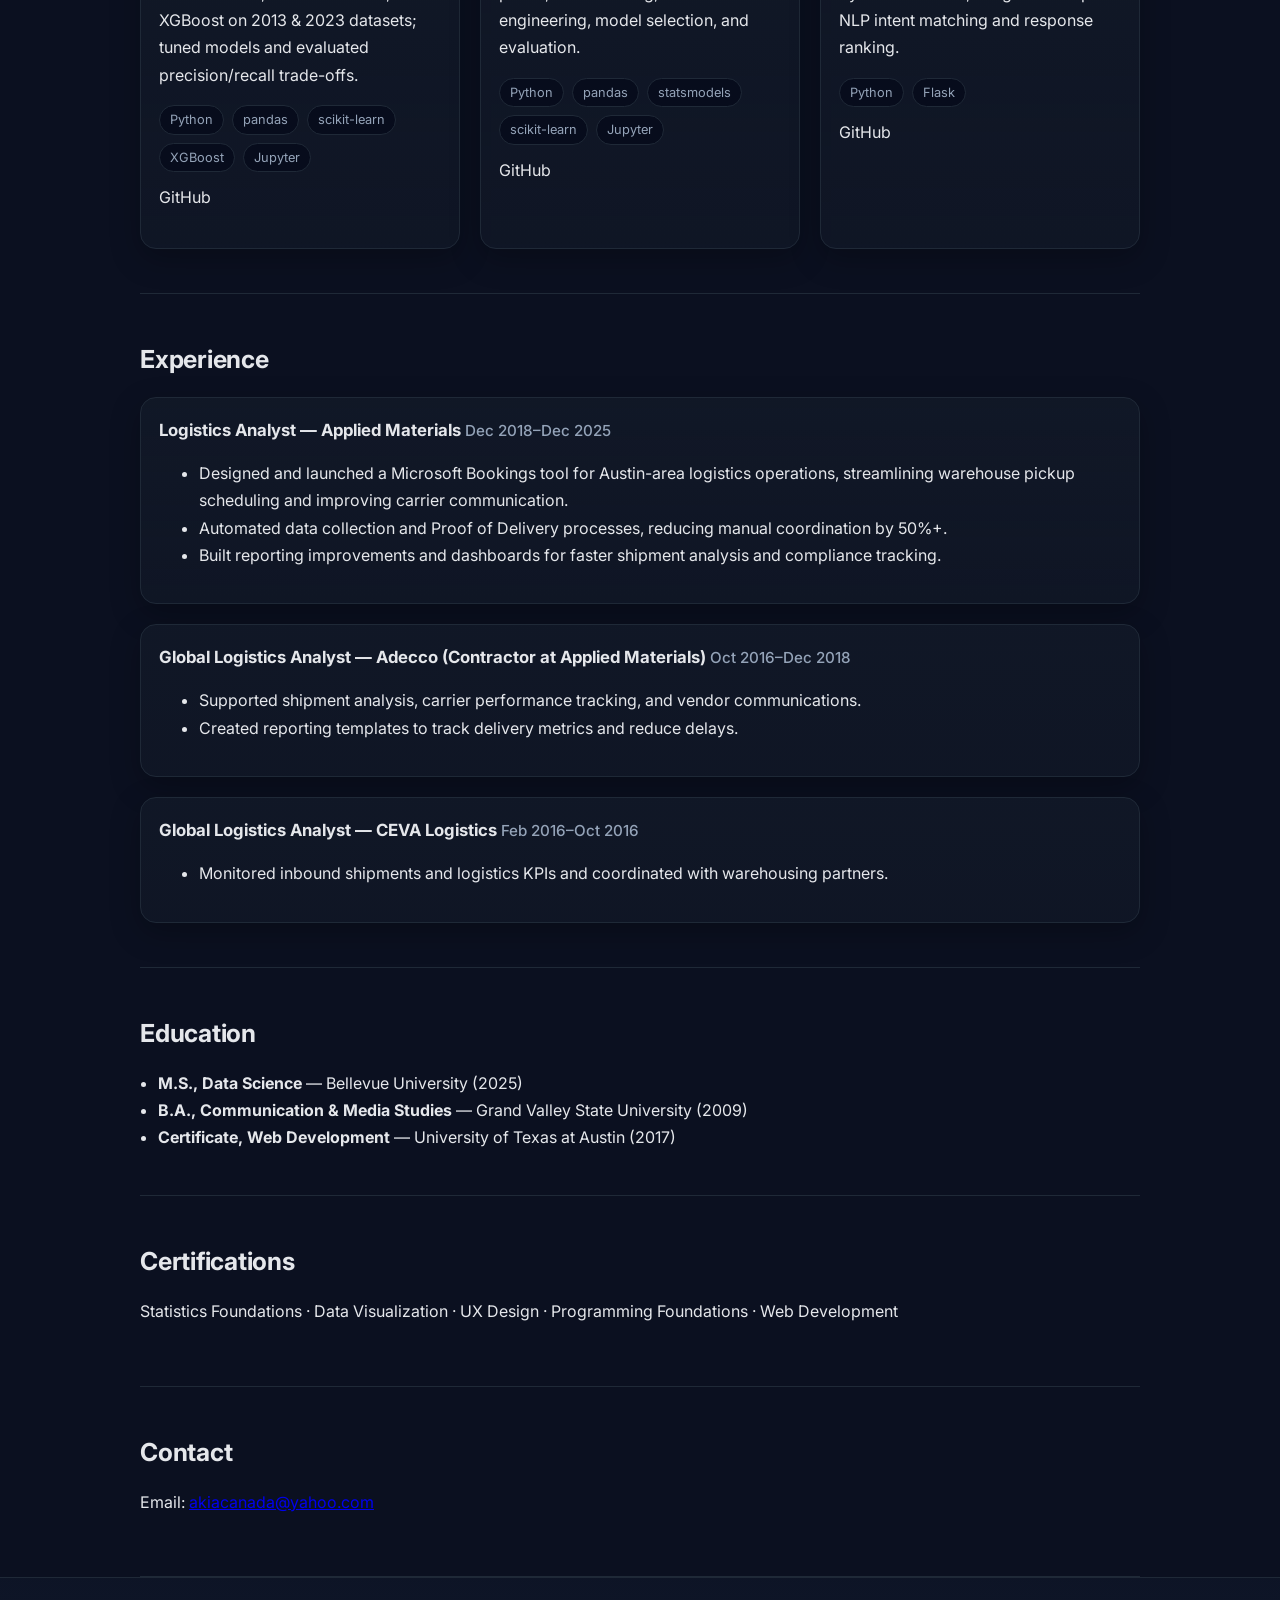
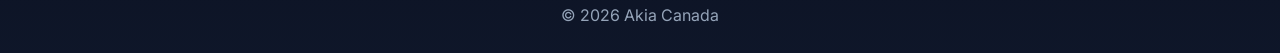
==== commit eab06077: "Refresh portfolio positioning and current experience" ====
--- a/index.html
+++ b/index.html
@@ -3,10 +3,10 @@
 <head>
   <meta charset="utf-8">
   <meta name="viewport" content="width=device-width, initial-scale=1">
-  <title>Akia Canada — Data Science Portfolio</title>
-  <meta name="description" content="Akia Canada — Data Scientist / Data Analyst / BI Analyst. Projects, skills, experience, and contact.">
-  <meta property="og:title" content="Akia Canada — Data Science Portfolio">
-  <meta property="og:description" content="Projects, skills, experience, and contact.">
+  <title>Akia Canada — Data Analyst & Business Intelligence Portfolio</title>
+  <meta name="description" content="Akia Canada — Data Analyst specializing in business intelligence, operations analytics, reporting, and process improvement.">
+  <meta property="og:title" content="Akia Canada — Data Analyst & Business Intelligence Portfolio">
+  <meta property="og:description" content="Analytics projects, business intelligence skills, logistics experience, and contact information.">
   <meta property="og:type" content="website">
   <meta name="theme-color" content="#0f172a">
   <link rel="preconnect" href="https://fonts.gstatic.com" crossorigin>
@@ -21,8 +21,8 @@
         <img src="profile.jpg" alt="Akia Canada" class="profile-photo">
         <div class="header-text">
           <h1>Akia Canada</h1>
-          <p class="subtitle">Data Scientist · Data Analyst · BI Analyst</p>
-          <p class="meta">Eastpointe, MI · Open to Remote & Hybrid</p>
+          <p class="subtitle">Data Analyst · Business Intelligence · Operations Analytics</p>
+          <p class="meta">Detroit Metro · Open to Remote &amp; Hybrid Opportunities</p>
           <nav class="links">
             <a href="mailto:akiacanada@yahoo.com" aria-label="Email Akia">Email</a>
             <a href="https://www.linkedin.com/in/akia-canada" target="_blank" rel="noopener">LinkedIn</a>
@@ -34,15 +34,17 @@
     </div>
   </header>
 
-
   <main class="container">
     <section id="about">
       <h2>About</h2>
       <p>
-        I’m a Data Science graduate with 6+ years of analytics experience in logistics, specializing in
-        turning raw data into actionable insights. I combine business context with hands-on skills in Python,
-        SQL, and BI to solve real problems. Recently, I built a Microsoft Bookings–based scheduling tool for
-        Austin-area logistics that streamlined carrier pickups and reduced manual work.
+        I’m a data analyst with nearly 10 years of experience turning logistics and operations data into
+        reporting, process improvements, and practical business tools. At Applied Materials, I supported
+        high-volume transportation operations across five Austin warehouses, built Excel and dashboard
+        reporting for operational and leadership audiences, and created a Microsoft Bookings scheduling
+        solution that reduced manual coordination by more than 50%. I pair that business experience with
+        SQL, Tableau, Python, and an M.S. in Data Science to investigate problems, improve data quality,
+        and make complex information useful.
       </p>
     </section>
 
@@ -50,30 +52,30 @@
       <h2>Skills</h2>
       <div class="skills-grid">
         <div class="card">
-          <h3>Languages</h3>
+          <h3>Data Analysis</h3>
           <ul>
-            <li>Python</li>
             <li>SQL</li>
-            <li>JavaScript</li>
-            <li>HTML &amp; CSS</li>
+            <li>Excel: Power Query, PivotTables &amp; lookups</li>
+            <li>Python: pandas &amp; NumPy</li>
+            <li>Data cleaning, validation &amp; reconciliation</li>
           </ul>
         </div>
         <div class="card">
-          <h3>Libraries &amp; Tools</h3>
+          <h3>BI &amp; Reporting</h3>
           <ul>
-            <li>pandas, NumPy, scikit-learn</li>
-            <li>Tableau, Power BI</li>
-            <li>Jupyter, Git</li>
-            <li>Node.js, Express</li>
+            <li>Tableau</li>
+            <li>Excel dashboards</li>
+            <li>KPI definition &amp; reporting</li>
+            <li>Trend, exception &amp; performance analysis</li>
           </ul>
         </div>
         <div class="card">
-          <h3>Other</h3>
+          <h3>Operations &amp; Automation</h3>
           <ul>
-            <li>Excel (Power Query), Oracle</li>
-            <li>SharePoint, Microsoft Bookings</li>
-            <li>Stakeholder Communication</li>
-            <li>Dashboard Design</li>
+            <li>SAP &amp; Oracle</li>
+            <li>VBA &amp; process automation</li>
+            <li>Root-cause analysis &amp; process improvement</li>
+            <li>Stakeholder communication &amp; documentation</li>
           </ul>
         </div>
       </div>
@@ -84,27 +86,10 @@
       <div id="project-grid" class="project-grid" aria-live="polite"></div>
     </section>
 
-    <section id="notes">
-      <h2>Blog / Notes</h2>
-      <div class="notes">
-        <article class="card note">
-          <h3>Case Study Template: From Problem to Production</h3>
-          <p>A short write‑up structure I follow: problem framing → data → baseline → experiments → results → what I’d improve next.</p>
-          <p class="links"><a href="#" onclick="alert('Replace this with a Notion or GitHub link to your case study.');return false;">Read</a></p>
-        </article>
-        <article class="card note">
-          <h3>Feature Engineering Notes</h3>
-          <p>Quick notes on encoding categoricals, date features, target leakage checks, and validating uplift vs. noise.</p>
-          <p class="links"><a href="#" onclick="alert('Replace this with a Notion or GitHub link to your notes.');return false;">Read</a></p>
-        </article>
-      </div>
-      <p class="muted small">Tip: Link these to a Notion page or GitHub Markdown file later.</p>
-    </section>
-
     <section id="experience">
       <h2>Experience</h2>
       <article class="role card">
-        <h3>Logistics Analyst — Applied Materials <span class="tenure">Dec 2018–Present</span></h3>
+        <h3>Logistics Analyst — Applied Materials <span class="tenure">Dec 2018–Dec 2025</span></h3>
         <ul>
           <li>Designed and launched a Microsoft Bookings tool for Austin-area logistics operations, streamlining warehouse pickup scheduling and improving carrier communication.</li>
           <li>Automated data collection and Proof of Delivery processes, reducing manual coordination by 50%+.</li>
@@ -152,7 +137,7 @@
     </div>
   </footer>
 
-  <script src="projects.js?v=4"></script>
-  <script src="script.js?v=4"></script>
+  <script src="projects.js?v=5"></script>
+  <script src="script.js?v=5"></script>
 </body>
 </html>
